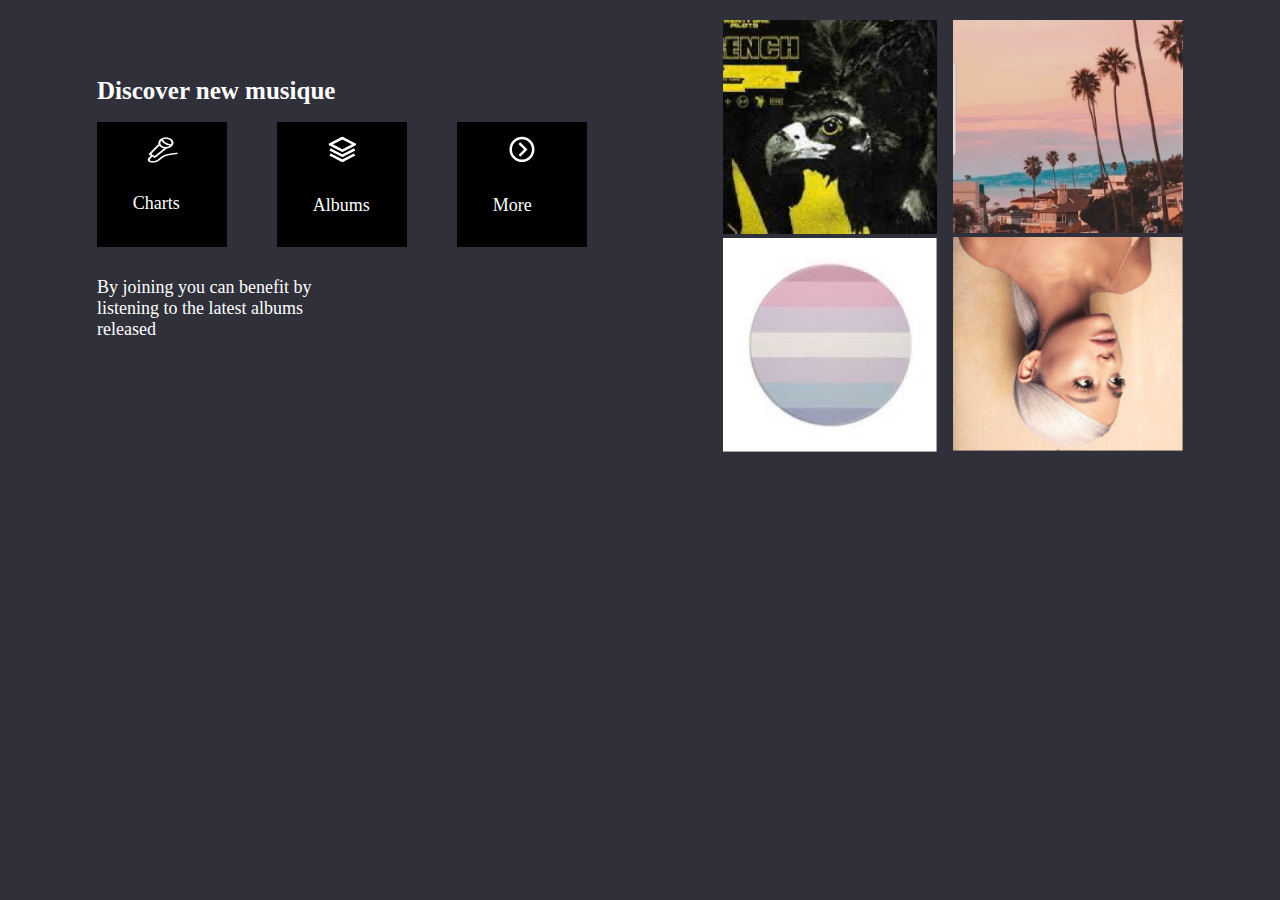
==== feature.html @ 85f23f65 "first commit" ====
<!DOCTYPE html>
<html lang="en">
<head>
    <meta charset="UTF-8">
    <meta name="viewport" content="width=device-width, initial-scale=1.0">
    <title>feature</title>
    <link rel="stylesheet" href="assets/css/style.css">
    <link rel="stylesheet" href="assets/css/responsive.css">
</head>
<body>
    <main>
        <section id="feature">
            
            
            <div class="feature-left">
                <h1>Discover new musique</h1>
                <div class="row">
                    <div class="groupe">
                        <img src="assets/images/charts.png" alt="charts">
                        <p>Charts</p>
                    </div>
                    <div class="groupe">  
                        <img src="assets/images/album.png" alt="album">
                        <p>Albums</p>
                    </div>
                    <div class="groupe">
                        <img src="assets/images/more (1).png" alt="more">
                        <p>More</p>
                    </div>
                </div>
                <p>By joining you can benefit by listening to the latest albums released</p>
            </div>
            <div class="feature-right">
                 <div class="column-left">
                    <img src="assets/images/img4.png" alt="titre-album">
                    <img src="assets/images/img5.png" alt="titre-album">
                 </div>
                 <div class="column-right">
                    <img src="assets/images/img3.png" alt="titre-album">
                    <img src="assets/images/img2.png" alt="titre-album">
                 </div>

            </div>

        </section>
    </main>
</body>
</html>
---- assets/css/style.css ----
:root{
    --dark:#2F303A;
    --pink:#BC3A80;
    --blue:#1762A7;
    --white:#ffffff;
    --bluepale:#2738CF;
    --palepink:#BC3A80;
    --bluefluter:#176287;
}


body{
    margin: 0;
    padding: 0;
    font-size: 16px;
    background-color: var(--dark);
    justify-content: center;
    align-items: center;
}
a {
    text-decoration: none;
    color: var(--white);
}
a:active, a:hover{
    color:var(--bluepale) ;
}
.header-content, main, .footer{
    width: 90%;
    margin: auto;
}
header{
    margin-top: 30px;
}
nav {
    display: flex;
    justify-content: space-between;
    align-items: center;
}
nav ul {
    list-style: none;
    display: flex;
    gap: 40px;
}
#landing-page{
    display: flex;
    justify-content: space-between;
    
}
#landing-page .landing-page-left .background-image img{
    /* width: 208px;
    height: 288PX; */
    width: 50%;
}
#landing-page .landing-page-left .landing-page-girl{
    display: flex;

}
#landing-page .landing-page-right{
    display: flex;
    flex-direction: column;
    justify-content: center;
    width: 50%;
}
.landing-page-right h1 {
    margin-top: 0px;
    font-size: 60px;
    margin-bottom: 0px;
    color: var(--white);
}
.landing-page-right p{
    font-size: 20px;
    color: var(--white);
}
.landing-page-right .button{
    width: 132px;
    height: 41px;
    background-color: var(--bluefluter);
    border: none;
    border-radius: 3px;
    cursor: pointer;
}
#landing-page .landing-page-left .eclipse1{
    background-color: rgba(39, 56, 207, 0.1);
    width: 132px;
    height: 132px;
    border-radius: 50%;
    color: 10% var(--red);
    margin-left: 350px;
    position: absolute;
} 
#landing-page .landing-page-left .landing-page-girl .eclipse2{
    background-color: rgba(188, 58, 128, 0.1);
    width: 202px;
    height: 202px;
    border-radius: 50%;
    color: 10% var(--red);
    position: absolute;
     
}
#landing-page .landing-page-right .eclipse3{
    background-color: rgba(188, 58, 128, 0.1);
    width: 202px;
    height: 202px;
    border-radius: 50%;
    color: 10% var(--red);
    position: absolute;
    justify-content: end;
    align-items: end;
}
/* feature */
#feature{
    display: flex;
    justify-content: center;
    gap: 50px;
}
#feature .feature-left{
    margin-top: 60px;
    width: 50%;
    
}
#feature .feature-left h1{
    font-size: 25px;
    color: var(--white);
}
#feature .feature-left p{
    color: var(--white);
    font-size: 18px;
    width: 45%;
    margin-top: 30px;
}
#feature .feature-left .row{
    display: flex;
    flex-direction: row;
    gap: 50px;
}
#feature .feature-left .row .groupe{
    background-color: black;
    display: flex;
    flex-direction: column;
    width: 130px;
    height: 125px;
    margin: 0;
    justify-content: center;
    align-items: center;

}
#feature .feature-right{
    display: grid;
    grid-template-columns: repeat(2,230px);
    grid-template-rows: repeat(2,280px);
    justify-self: start;
    gap: 0;
    margin-top: 20px;
    padding: 0;
}
#feature .feature-right .column-left img{
    width: 93%;
}
#feature .feature-right .column-right img{
    width: 100%;
    margin-right: 30px ;
}
/* sign-up */
#sign-up {
    display: flex;
    margin-top: 30px;
    justify-content: center; 
    align-items:center;
}
#sign-up .left-sign-up{
    width: 50%;
    display: flex;
    justify-content: center;
    align-items: center;
    text-align: center;
    flex-direction: column;
    
}
#sign-up h1{
    color: var(--white);
}
#sign-up .pink{
    color: var(--pink);
    font-size: 80px;
}
#sign-up .right-sign-up{
    display: flex;
    width: 300px;
    background-color: #202027;
    justify-content: center;
    align-items: center;
    border-radius: 30px;
}
form{
   padding: 20px;
}
form .row{
    display: block;
    justify-content: center;
    align-items: center;
    margin: 20px;

}
form .row input[type=text]{
    padding: 8px;
    width: 235px;
    margin-top: 5px;
    border-radius: 5px;
    border: 2px solid var(--bluepale);
    justify-content: center;
    background-color: black;
   
}
form .row label{
    color: var(--white);
    font-size: medium;
}
form .button{
    display: flex;
    width: 235px;
    height: 41px;
    background-color: rgba(23, 98, 135, 0.4667);
    border: none;
    border-radius: 3px;
    cursor: pointer;
    justify-content: center;
    text-align: center;
    align-items: center;
    margin-left: 30px;
   
}
.footer-content{
    display: flex;
    margin-top: 200px;
    background-color: #202027;
    height: 60px;
    color: var(--white);
    justify-content: space-between;
    font-weight: bold;
    width: 100%;
}
footer .footer-left{
    display: flex;
    gap: 40px;
    margin-top: 12px;
}
.footer-right{
    display: flex;
    flex-direction: row;
    justify-content: end;
    align-items: end;
    gap: 40px;
    
}
.footer-right .footer-right-content{
    display: flex;
    
}
.footer-right .footer-right-content img{
    width: 20px;
    height: 20px;
    margin-right:  25px; ;
    margin-top: 15px;
}
---- assets/css/responsive.css ----
/* index */
@media (max-width: 600px) {
    nav ul {
        flex-direction: column;
        gap: 20px;
    }

    #landing-page {
        flex-direction: column;
        align-items: center;
    }

    #landing-page .landing-page-right {
        width: 90%;
        text-align: center;
        order: 1;
    }

    #landing-page .landing-page-left {
        order: 2;
    }

    .landing-page-right h1 {
        font-size: 20px;
    }

    .landing-page-right p {
        font-size: 14px;
    }

    .landing-page-right .button {
        width: 100%;
        max-width: 200px;
    }

    #landing-page .landing-page-left .landing-page-girl img {
        max-width: 300px;
    }

    #landing-page .landing-page-left .eclipse1,
    #landing-page .landing-page-left .landing-page-girl .eclipse2,
    #landing-page .landing-page-right .eclipse3 {
        width: 100px;
        height: 100px;
    }
}
/* sign-up */
@media only screen and (max-width: 768px) {
    #sign-up {
        flex-direction: column;
        align-items: center;
    }

    #sign-up .left-sign-up {
        width: 100%;
    }

    #sign-up .right-sign-up {
        width: 100%;
    }

    form .button {
        margin-left: 0;
    }
}
/* feature */
@media only screen and (max-width: 768px) {
    #feature {
        flex-direction: column;
        align-items: center;
    }

    .feature-left {
        order:1; 
        width: 100%;
    }

    .feature-right {
        order: 2; 
    }
}
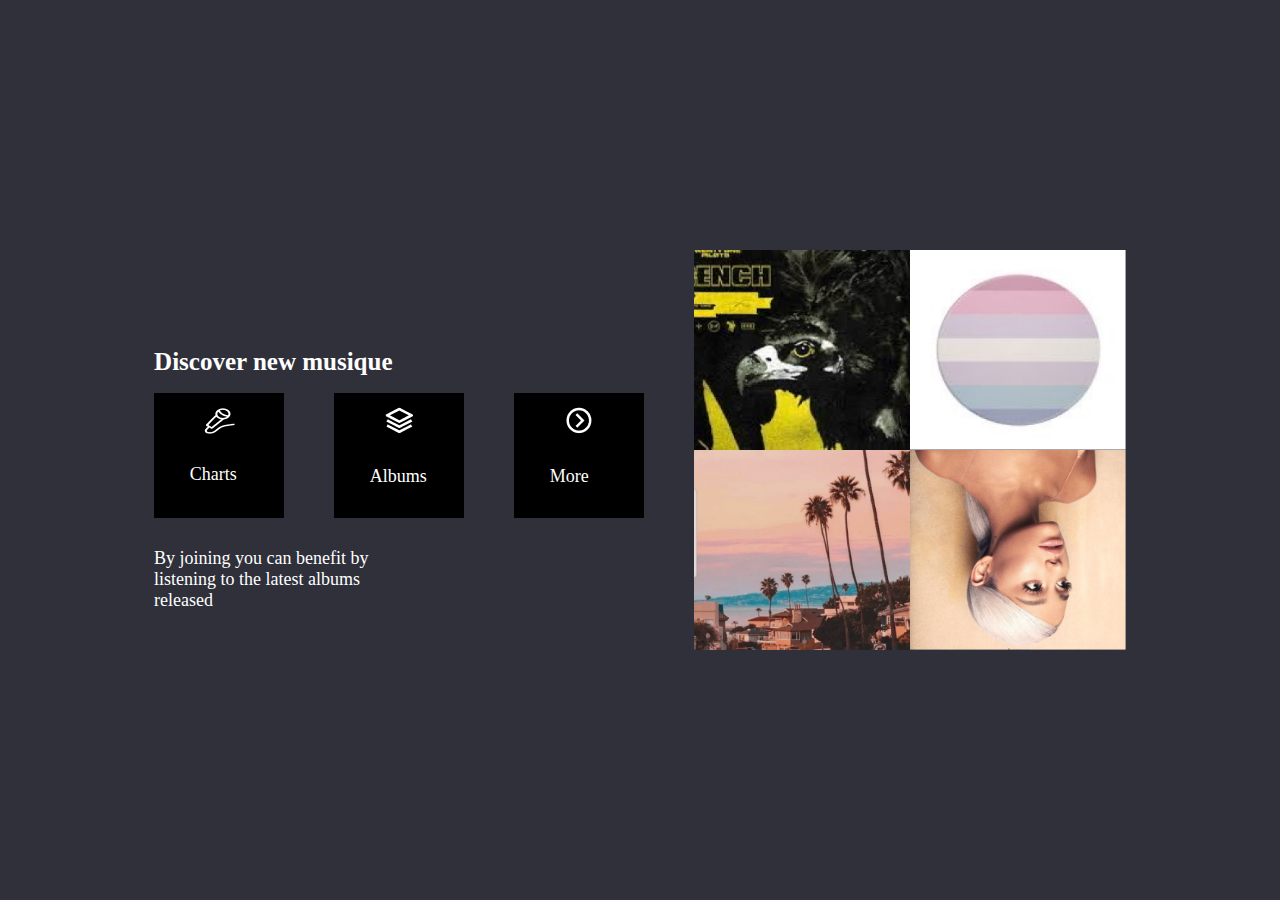
==== commit e29973af: "second-commit" ====
--- a/feature.html
+++ b/feature.html
@@ -31,14 +31,14 @@
                 <p>By joining you can benefit by listening to the latest albums released</p>
             </div>
             <div class="feature-right">
-                 <div class="column-left">
+                 <!-- <div class="column-left"> -->
                     <img src="assets/images/img4.png" alt="titre-album">
                     <img src="assets/images/img5.png" alt="titre-album">
-                 </div>
-                 <div class="column-right">
+                 <!-- </div>
+                 <div class="column-right"> -->
                     <img src="assets/images/img3.png" alt="titre-album">
                     <img src="assets/images/img2.png" alt="titre-album">
-                 </div>
+                 <!-- </div> -->
 
             </div>
 
--- a/assets/css/style.css
+++ b/assets/css/style.css
@@ -14,8 +14,10 @@
     padding: 0;
     font-size: 16px;
     background-color: var(--dark);
-    justify-content: center;
-    align-items: center;
+    display: flex;
+    justify-content: center;
+    align-items: center;
+    flex-direction: column;
 }
 a {
     text-decoration: none;
@@ -23,6 +25,13 @@
 }
 a:active, a:hover{
     color:var(--bluepale) ;
+}
+
+main{
+    display: flex;
+    justify-content: center;
+    align-items: center;
+    height: 100vh;
 }
 .header-content, main, .footer{
     width: 90%;
@@ -30,6 +39,7 @@
 }
 header{
     margin-top: 30px;
+    width: 100%;
 }
 nav {
     display: flex;
@@ -47,9 +57,7 @@
     
 }
 #landing-page .landing-page-left .background-image img{
-    /* width: 208px;
-    height: 288PX; */
-    width: 50%;
+    width: 60%;
 }
 #landing-page .landing-page-left .landing-page-girl{
     display: flex;
@@ -84,38 +92,42 @@
     width: 132px;
     height: 132px;
     border-radius: 50%;
-    color: 10% var(--red);
     margin-left: 350px;
     position: absolute;
+    z-index: 1;
 } 
 #landing-page .landing-page-left .landing-page-girl .eclipse2{
     background-color: rgba(188, 58, 128, 0.1);
     width: 202px;
     height: 202px;
     border-radius: 50%;
-    color: 10% var(--red);
     position: absolute;
-     
+    top: 300px;
+    z-index: 1;
 }
 #landing-page .landing-page-right .eclipse3{
-    background-color: rgba(188, 58, 128, 0.1);
+    display: flex;
+    align-items: end;
+    background-color: rgba(39, 56, 207, 0.1);
     width: 202px;
     height: 202px;
     border-radius: 50%;
-    color: 10% var(--red);
     position: absolute;
-    justify-content: end;
-    align-items: end;
+    top: 402px;
+    right: 0px;
+    z-index: 1;
+
 }
 /* feature */
 #feature{
     display: flex;
     justify-content: center;
+    align-items: center;
     gap: 50px;
 }
 #feature .feature-left{
     margin-top: 60px;
-    width: 50%;
+    width: 100%;
     
 }
 #feature .feature-left h1{
@@ -146,15 +158,15 @@
 }
 #feature .feature-right{
     display: grid;
-    grid-template-columns: repeat(2,230px);
-    grid-template-rows: repeat(2,280px);
-    justify-self: start;
+    grid-template-columns: repeat(2,1fr);
+    grid-template-rows: repeat(2,200px);
     gap: 0;
-    margin-top: 20px;
     padding: 0;
-}
-#feature .feature-right .column-left img{
-    width: 93%;
+    width: 100%;
+}
+#feature .feature-right img{
+    width: 100%;
+    height: 100%;
 }
 #feature .feature-right .column-right img{
     width: 100%;
@@ -166,6 +178,7 @@
     margin-top: 30px;
     justify-content: center; 
     align-items:center;
+    gap: 60px;
 }
 #sign-up .left-sign-up{
     width: 50%;
@@ -229,15 +242,24 @@
     margin-left: 30px;
    
 }
+.main-cotent{
+    height: 540px;
+}
 .footer-content{
     display: flex;
-    margin-top: 200px;
-    background-color: #202027;
     height: 60px;
     color: var(--white);
     justify-content: space-between;
     font-weight: bold;
-    width: 100%;
+    width: 80%;
+}
+footer{
+    display: flex;
+    width: 100%;
+    background-color: #202027;
+    justify-content: center;
+    align-items: center;
+
 }
 footer .footer-left{
     display: flex;
--- a/assets/css/responsive.css
+++ b/assets/css/responsive.css
@@ -45,37 +45,28 @@
     }
 }
 /* sign-up */
-@media only screen and (max-width: 768px) {
+@media (max-width: 900px) {
     #sign-up {
         flex-direction: column;
-        align-items: center;
-    }
-
-    #sign-up .left-sign-up {
-        width: 100%;
-    }
-
-    #sign-up .right-sign-up {
-        width: 100%;
-    }
-
-    form .button {
-        margin-left: 0;
+       justify-content: center;
     }
 }
+ #sign-up .right-sign-up {
+        width: 80vw;
+        max-width: inherit;
+        margin: 2rem 0;
+
+ }
+
 /* feature */
-@media only screen and (max-width: 768px) {
+@media  (max-width: 800px) {
     #feature {
         flex-direction: column;
-        align-items: center;
+        justify-content: center;
     }
-
-    .feature-left {
-        order:1; 
-        width: 100%;
-    }
-
-    .feature-right {
-        order: 2; 
+    #feature .feature-right{
+        margin-top: 2rem;
+        height: 30vh;
+        width: auto;
     }
 }
